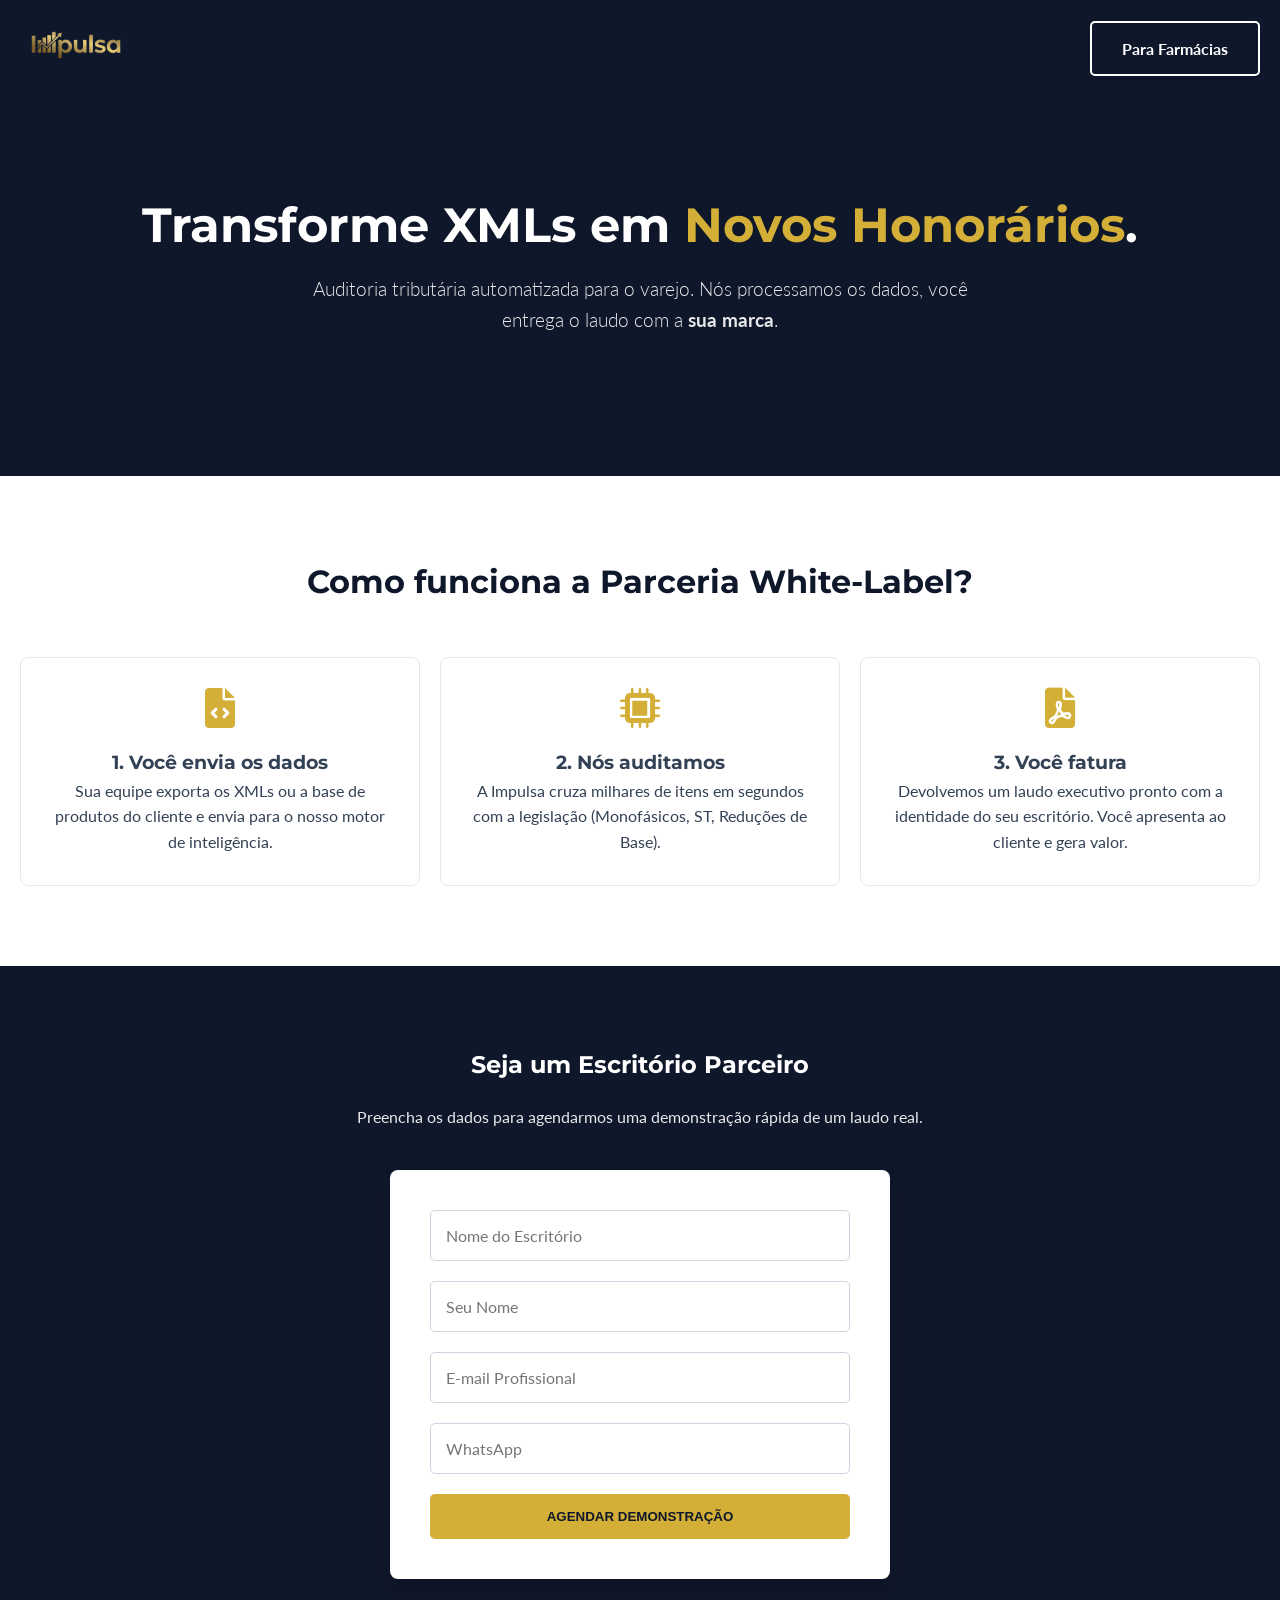
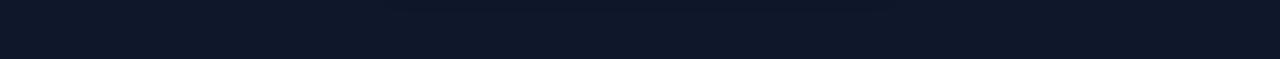
==== contadores.html @ ef24fcf4 "add paginas de contadores e diagnostico" ====
<!DOCTYPE html>
<html lang="pt-BR">
<head>
    <meta charset="UTF-8">
    <meta name="viewport" content="width=device-width, initial-scale=1.0">
    <title>Impulsa | Área para Contadores</title>
    <link href="https://cdnjs.cloudflare.com/ajax/libs/font-awesome/6.0.0/css/all.min.css" rel="stylesheet">
    <link href="https://fonts.googleapis.com/css2?family=Lato:wght@300;400;700&family=Montserrat:wght@700;800&display=swap" rel="stylesheet">
    <link rel="stylesheet" href="style.css">
</head>
<body>

    <nav>
        <div class="container nav-content" style="display: flex; justify-content: space-between; align-items: center; padding: 15px 20px;">
            <a href="index.html">
                <img src="Impulsa_logo.png" alt="Impulsa Farma" style="height: 60px; width: auto;">
            </a>
            <a href="index.html" class="btn-outline">Para Farmácias</a>
        </div>
    </nav>

    <header class="hero">
        <div class="container">
            <h1>Transforme XMLs em <span class="gold-text">Novos Honorários</span>.</h1>
            <p class="subtitle">Auditoria tributária automatizada para o varejo. Nós processamos os dados, você entrega o laudo com a <strong>sua marca</strong>.</p>
        </div>
    </header>

    <section class="section-white">
        <div class="container">
            <h2 class="section-title">Como funciona a Parceria White-Label?</h2>
            <div class="grid-3">
                <div class="card">
                    <i class="fa-solid fa-file-code icon-gold"></i>
                    <h3>1. Você envia os dados</h3>
                    <p>Sua equipe exporta os XMLs ou a base de produtos do cliente e envia para o nosso motor de inteligência.</p>
                </div>
                <div class="card">
                    <i class="fa-solid fa-microchip icon-gold"></i>
                    <h3>2. Nós auditamos</h3>
                    <p>A Impulsa cruza milhares de itens em segundos com a legislação (Monofásicos, ST, Reduções de Base).</p>
                </div>
                <div class="card">
                    <i class="fa-solid fa-file-pdf icon-gold"></i>
                    <h3>3. Você fatura</h3>
                    <p>Devolvemos um laudo executivo pronto com a identidade do seu escritório. Você apresenta ao cliente e gera valor.</p>
                </div>
            </div>
        </div>
    </section>

    <section class="section-blue" id="cadastro-contador">
        <div class="container about-text-centered">
            <h2 class="white-text" style="margin-bottom: 20px;">Seja um Escritório Parceiro</h2>
            <p class="white-text" style="margin-bottom: 40px; opacity: 0.9;">Preencha os dados para agendarmos uma demonstração rápida de um laudo real.</p>
            
            <div class="form-container">
                <form action="https://formsubmit.co/rafael@impulsafarma.com.br" method="POST" class="impulsa-form">
                    <input type="hidden" name="_subject" value="NOVO PARCEIRO - Escritório de Contabilidade">
                    <input type="hidden" name="_captcha" value="false">
                    <input type="hidden" name="_next" value="https://www.impulsafarma.com.br">
                    
                    <div class="input-group"><input type="text" name="Escritorio" placeholder="Nome do Escritório" required></div>
                    <div class="input-group"><input type="text" name="Nome" placeholder="Seu Nome" required></div>
                    <div class="input-group"><input type="email" name="Email" placeholder="E-mail Profissional" required></div>
                    <div class="input-group"><input type="tel" name="Telefone" placeholder="WhatsApp" required></div>
                    
                    <button type="submit" class="btn-primary" style="width: 100%; border: none; cursor: pointer;">Agendar Demonstração</button>
                </form>
            </div>
        </div>
    </section>

</body>
</html>
---- style.css ----
/* --- VARIAVEIS E RESET --- */
:root {
    --navy: #0f172a;
    --gold: #D4AF37;
    --gold-hover: #b5952f;
    --white: #ffffff;
    --light-gray: #f8fafc;
    --text: #334155;
}

* { margin: 0; padding: 0; box-sizing: border-box; }

html {
    scroll-behavior: smooth;
}

body {
    font-family: 'Lato', sans-serif;
    color: var(--text);
    line-height: 1.6;
}

h1, h2, h3 { font-family: 'Montserrat', sans-serif; font-weight: 700; }

.container {
    max-width: 1280px; 
    margin: 0 auto;
    padding: 0 20px;
}

/* --- CABEÇALHO E LOGO --- */
nav {
    background-color: var(--navy);
    padding: 0; 
    box-shadow: 0 4px 20px rgba(0,0,0,0.3);
    text-align: center;
}

.nav-content {
    display: flex;
    justify-content: center;
    align-items: center;
    width: 100%;
}

.logo { 
    height: 200px; 
    width: auto; 
    display: block;
    margin: -30px auto; 
    max-width: 100%; 
    max-height: none;
    object-fit: contain;
}

/* --- HERO SECTION --- */
.hero {
    background-color: var(--navy);
    color: var(--white);
    padding: 100px 0;
    text-align: center;
    background-image: linear-gradient(rgba(15, 23, 42, 0.9), rgba(15, 23, 42, 0.9)), url('https://images.unsplash.com/photo-1631549916768-4119b2e5f926?ixlib=rb-4.0.3&auto=format&fit=crop&w=1920&q=80');
    background-size: cover;
    background-position: center;
}

.hero h1 {
    font-size: 3rem;
    margin-bottom: 20px;
    line-height: 1.2;
}

.gold-text { color: var(--gold); }

.subtitle {
    font-size: 1.2rem;
    max-width: 700px;
    margin: 0 auto 40px auto;
    opacity: 0.9;
    font-weight: 300;
}

/* --- BOTÕES --- */
.btn-whatsapp {
    background-color: #25D366;
    color: white;
    padding: 10px 20px;
    border-radius: 5px;
    text-decoration: none;
    font-weight: 700;
    font-size: 0.9rem;
}

.btn-primary {
    background-color: var(--gold);
    color: var(--navy);
    padding: 15px 30px;
    border-radius: 5px;
    text-decoration: none;
    font-weight: 800;
    text-transform: uppercase;
    transition: 0.3s;
}

.btn-primary:hover { background-color: var(--gold-hover); }

.btn-outline {
    border: 2px solid var(--white);
    color: var(--white);
    padding: 13px 30px;
    border-radius: 5px;
    text-decoration: none;
    font-weight: 700;
    margin-left: 15px;
    transition: 0.3s;
}

.btn-outline:hover { background: var(--white); color: var(--navy); }

.whatsapp-float {
    position: fixed;
    width: 60px;
    height: 60px;
    bottom: 40px;
    right: 40px;
    background-color: #25d366;
    color: #FFF;
    border-radius: 50px;
    text-align: center;
    font-size: 30px;
    box-shadow: 2px 2px 3px #999;
    z-index: 1000;
    display: flex;
    align-items: center;
    justify-content: center;
    transition: 0.3s;
    text-decoration: none;
}

.whatsapp-float:hover {
    background-color: #1ebe57;
    transform: scale(1.1);
}

/* --- SEÇÕES E GRIDS --- */
.section-white { padding: 80px 0; background: var(--white); }
.section-blue { padding: 80px 0; background: var(--navy); color: var(--white); }

.section-title {
    text-align: center;
    font-size: 2rem;
    margin-bottom: 50px;
    color: var(--navy);
}

.white-text { color: var(--white); }

/* GRID SYSTEM */
.grid-3 {
    display: grid;
    gap: 20px;
    grid-template-columns: 1fr; /* Mobile: 1 coluna */
}

@media (min-width: 1024px) { 
    .grid-3 {
        grid-template-columns: repeat(3, 1fr); /* Desktop: 3 colunas forçadas */
    }
}

/* --- CARDS (DORES & PRODUTOS) --- */
.card {
    text-align: center;
    padding: 30px;
    border: 1px solid #e2e8f0;
    border-radius: 8px;
    transition: 0.3s;
}

.card:hover { transform: translateY(-5px); box-shadow: 0 10px 20px rgba(0,0,0,0.05); }

.icon-gold {
    font-size: 2.5rem;
    color: var(--gold);
    margin-bottom: 20px;
}

/* Estilo dos Cards de Jornada */
.product-card {
    background: rgba(255,255,255,0.05);
    padding: 30px 20px; 
    border: 1px solid rgba(255,255,255,0.1);
    border-radius: 8px;
    position: relative;
}

.product-card.featured {
    border: 1px solid var(--gold);
    background: rgba(212, 175, 55, 0.1);
}

.product-card h3 { color: var(--gold); margin-bottom: 15px; font-size: 1.4rem; }

.step {
    font-size: 3rem;
    font-weight: 800;
    color: rgba(255,255,255,0.1);
    position: absolute;
    top: 20px;
    right: 20px;
}

.card-quote {
    color: var(--gold);
    font-style: italic;
    font-size: 1.1rem;
    margin-bottom: 25px;
    border-left: 3px solid var(--gold);
    padding-left: 15px;
}

.feature-list {
    list-style: none;
    text-align: left;
    margin-bottom: 30px;
}

.feature-list li {
    display: flex;
    gap: 15px;
    margin-bottom: 15px;
    color: rgba(255,255,255,0.8);
    font-size: 0.9rem;
}

.feature-list strong { color: var(--white); }

.card-footer {
    background: rgba(255,255,255,0.1);
    padding: 15px;
    border-radius: 5px;
    font-size: 0.9rem;
    color: var(--white);
    text-align: center;
    border: 1px dashed rgba(255,255,255,0.3);
}

/* --- RODAPÉ --- */
footer {
    background-color: #020617; 
    color: rgba(255,255,255,0.6);
    padding: 60px 0 20px 0;
}

.footer-content {
    display: flex;
    justify-content: space-between;
    align-items: center;
    margin-bottom: 40px;
    border-bottom: 1px solid rgba(255,255,255,0.1);
    padding-bottom: 40px;
}

.footer-logo img {
    height: 100px !important;
    width: auto;
    margin-bottom: 15px;
}

.footer-contact p {
    color: var(--gold); 
    font-size: 1.1rem;
    margin-bottom: 5px;
}

.footer-contact strong {
    color: var(--gold);
    font-weight: 800;
    text-transform: uppercase;
    letter-spacing: 1px;
}

.copy { text-align: center; font-size: 0.8rem; }

/* --- RESPONSIVIDADE (MOBILE) --- */
@media (max-width: 768px) {
    .logo {
        height: auto; 
        width: 90%;
        max-width: 400px;
        margin: 0 auto;
    }

    nav { padding: 30px 0; min-height: auto; }

    .hero h1 { font-size: 2rem; }
    .nav-content { flex-direction: column; gap: 15px; }
    
    .footer-content { 
        flex-direction: column; 
        text-align: center; 
        gap: 30px; 
    }
    
    .cta-group { display: flex; flex-direction: column; gap: 15px; }
    .btn-outline { margin-left: 0; }

    .whatsapp-float {
        width: 50px;
        height: 50px;
        bottom: 20px;
        right: 20px;
        font-size: 25px;
    }

    /* Ajuste para o sobre não centralizar tudo forçadamente no mobile se não quiser */
    .section-title { text-align: center !important; }
}

/* --- SEÇÃO SOBRE (CENTRALIZADA/SEM FOTO) --- */

.about-text-centered {
    max-width: 800px; 
    margin: 0 auto;   
    text-align: center; 
}

.quote-box {
    background-color: var(--navy);
    color: var(--gold);
    padding: 30px;
    border-radius: 8px;
    font-weight: 700;
    font-size: 1.3rem;
    text-align: center;
    border-top: 5px solid var(--gold);
    border-left: none; 
    box-shadow: 0 10px 20px rgba(0,0,0,0.1);
    margin-top: 40px;
}

/* --- BOTÃO FINAL (CTA) CORREÇÃO MOBILE --- */

.btn-cta-final {
    font-size: 1.2rem;
    padding: 20px 40px;
    display: inline-block; 
}

@media (max-width: 768px) {
    .btn-cta-final {
        font-size: 1rem;      
        padding: 15px 20px;   
        width: 100%;          
        max-width: 350px;     
        display: block;       
        margin: 0 auto;       
    }

    .quote-box {
        font-size: 1.1rem;    
        padding: 20px;
    }
}

/* --- FORMULÁRIOS --- */
.form-container {
    background: var(--white);
    padding: 40px;
    border-radius: 8px;
    max-width: 500px;
    margin: 0 auto;
    box-shadow: 0 10px 25px rgba(0,0,0,0.2);
}
.input-group { margin-bottom: 20px; }
.input-group input {
    width: 100%;
    padding: 15px;
    border: 1px solid #cbd5e1;
    border-radius: 5px;
    font-family: 'Lato', sans-serif;
    font-size: 1rem;
    color: var(--navy);
}
.input-group input:focus {
    outline: none;
    border-color: var(--gold);
    box-shadow: 0 0 0 2px rgba(212, 175, 55, 0.3);
}
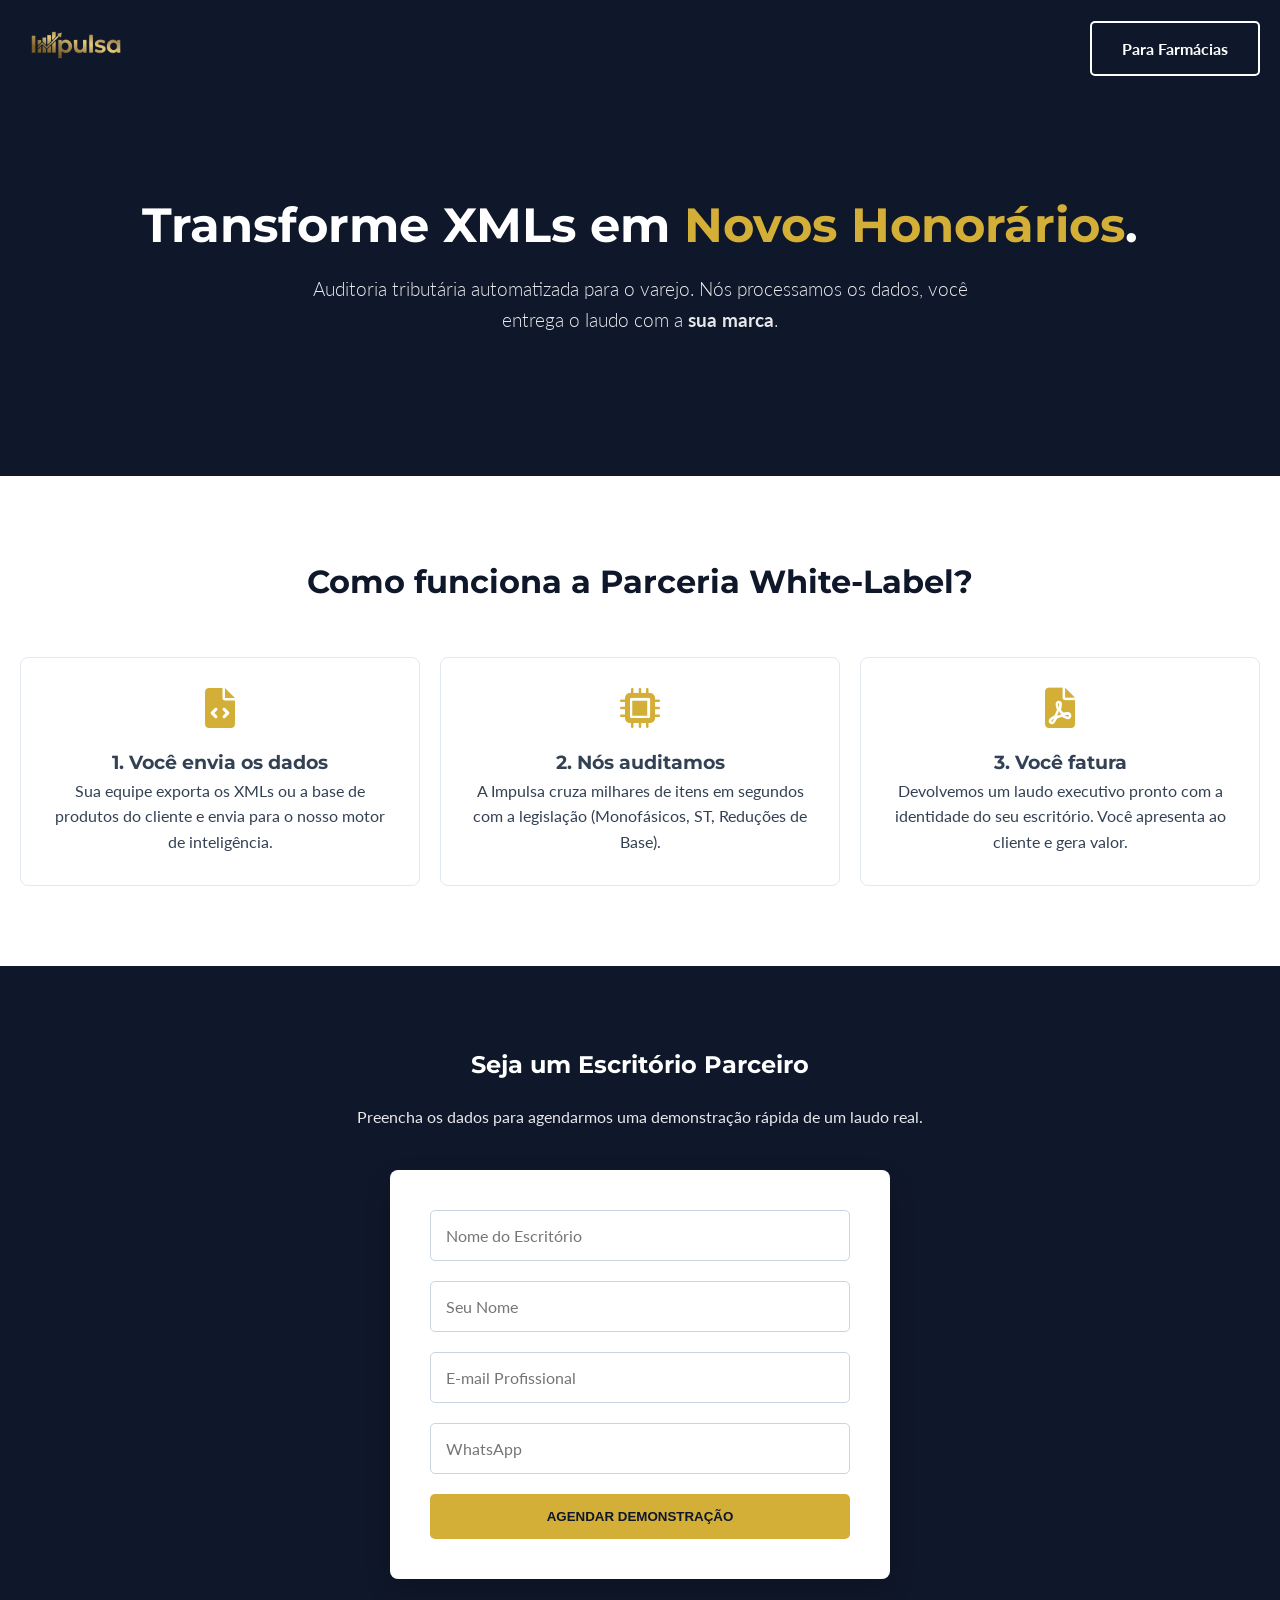
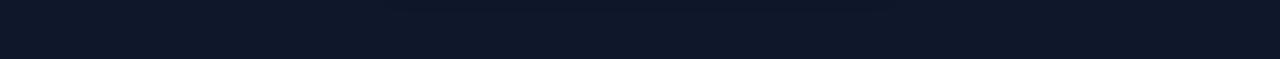
==== commit 4b3a62f1: "funda pagina contadores" ====
--- a/contadores.html
+++ b/contadores.html
@@ -19,7 +19,7 @@
         </div>
     </nav>
 
-    <header class="hero">
+    <header class="hero hero-contadores">
         <div class="container">
             <h1>Transforme XMLs em <span class="gold-text">Novos Honorários</span>.</h1>
             <p class="subtitle">Auditoria tributária automatizada para o varejo. Nós processamos os dados, você entrega o laudo com a <strong>sua marca</strong>.</p>
--- a/style.css
+++ b/style.css
@@ -68,6 +68,14 @@
     font-size: 3rem;
     margin-bottom: 20px;
     line-height: 1.2;
+}
+
+/* --- FUNDO EXCLUSIVO PÁGINA CONTADORES --- */
+.hero-contadores {
+    background-image: linear-gradient(rgba(15, 23, 42, 0.85), rgba(15, 23, 42, 0.90)), url('https://images.unsplash.com/photo-1554224155-8d04cb21cd6c?q=80&w=1920&auto=format&fit=crop');
+    background-size: cover;
+    background-position: center;
+    background-attachment: fixed; /* Cria aquele efeito elegante de paralaxe ao rolar a página */
 }
 
 .gold-text { color: var(--gold); }
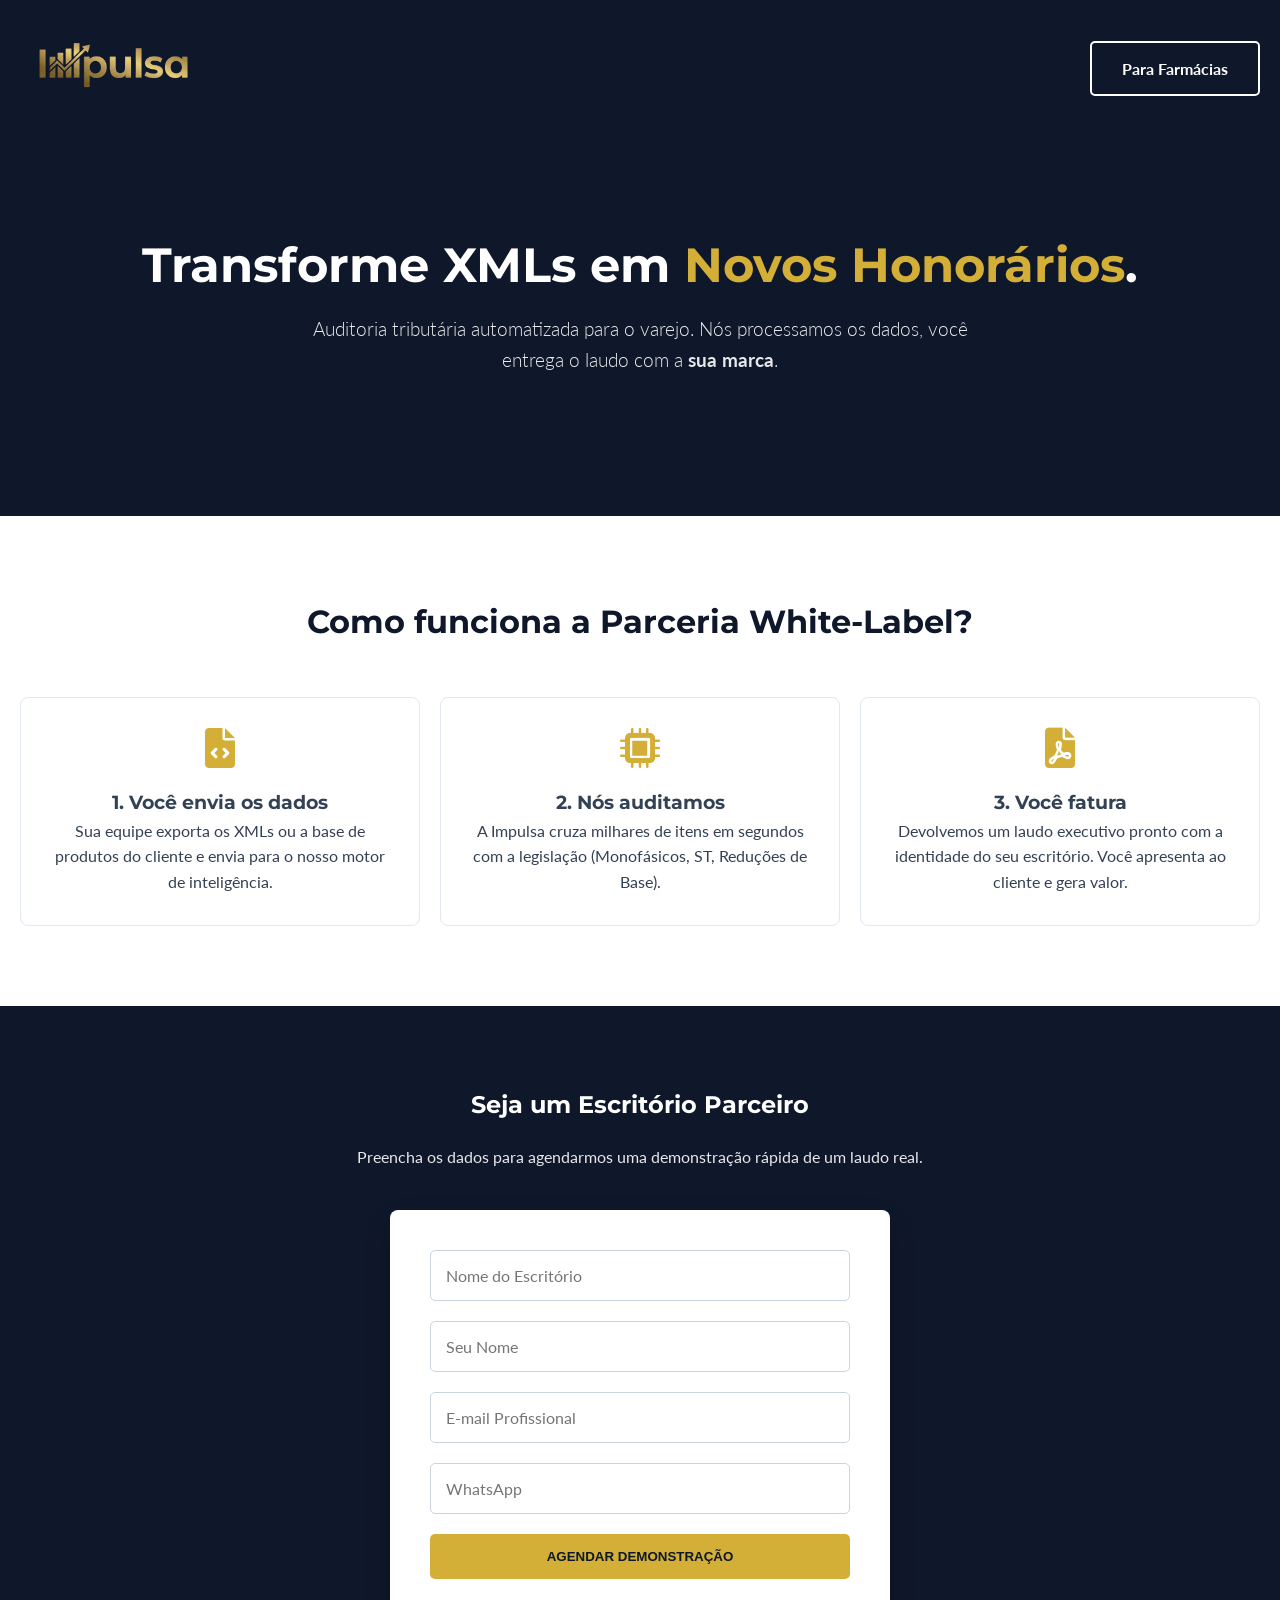
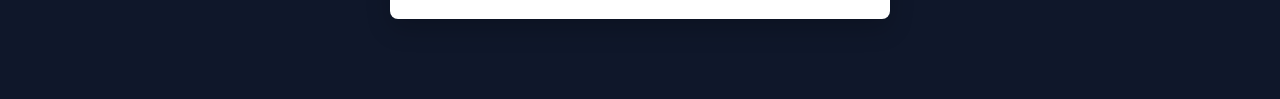
==== commit 8f57a05c: "tamanho do logo aumentado" ====
--- a/contadores.html
+++ b/contadores.html
@@ -13,7 +13,7 @@
     <nav>
         <div class="container nav-content" style="display: flex; justify-content: space-between; align-items: center; padding: 15px 20px;">
             <a href="index.html">
-                <img src="Impulsa_logo.png" alt="Impulsa Farma" style="height: 60px; width: auto;">
+                <img src="Impulsa_logo.png" alt="Impulsa Farma" style="height: 100px; width: auto;">
             </a>
             <a href="index.html" class="btn-outline">Para Farmácias</a>
         </div>
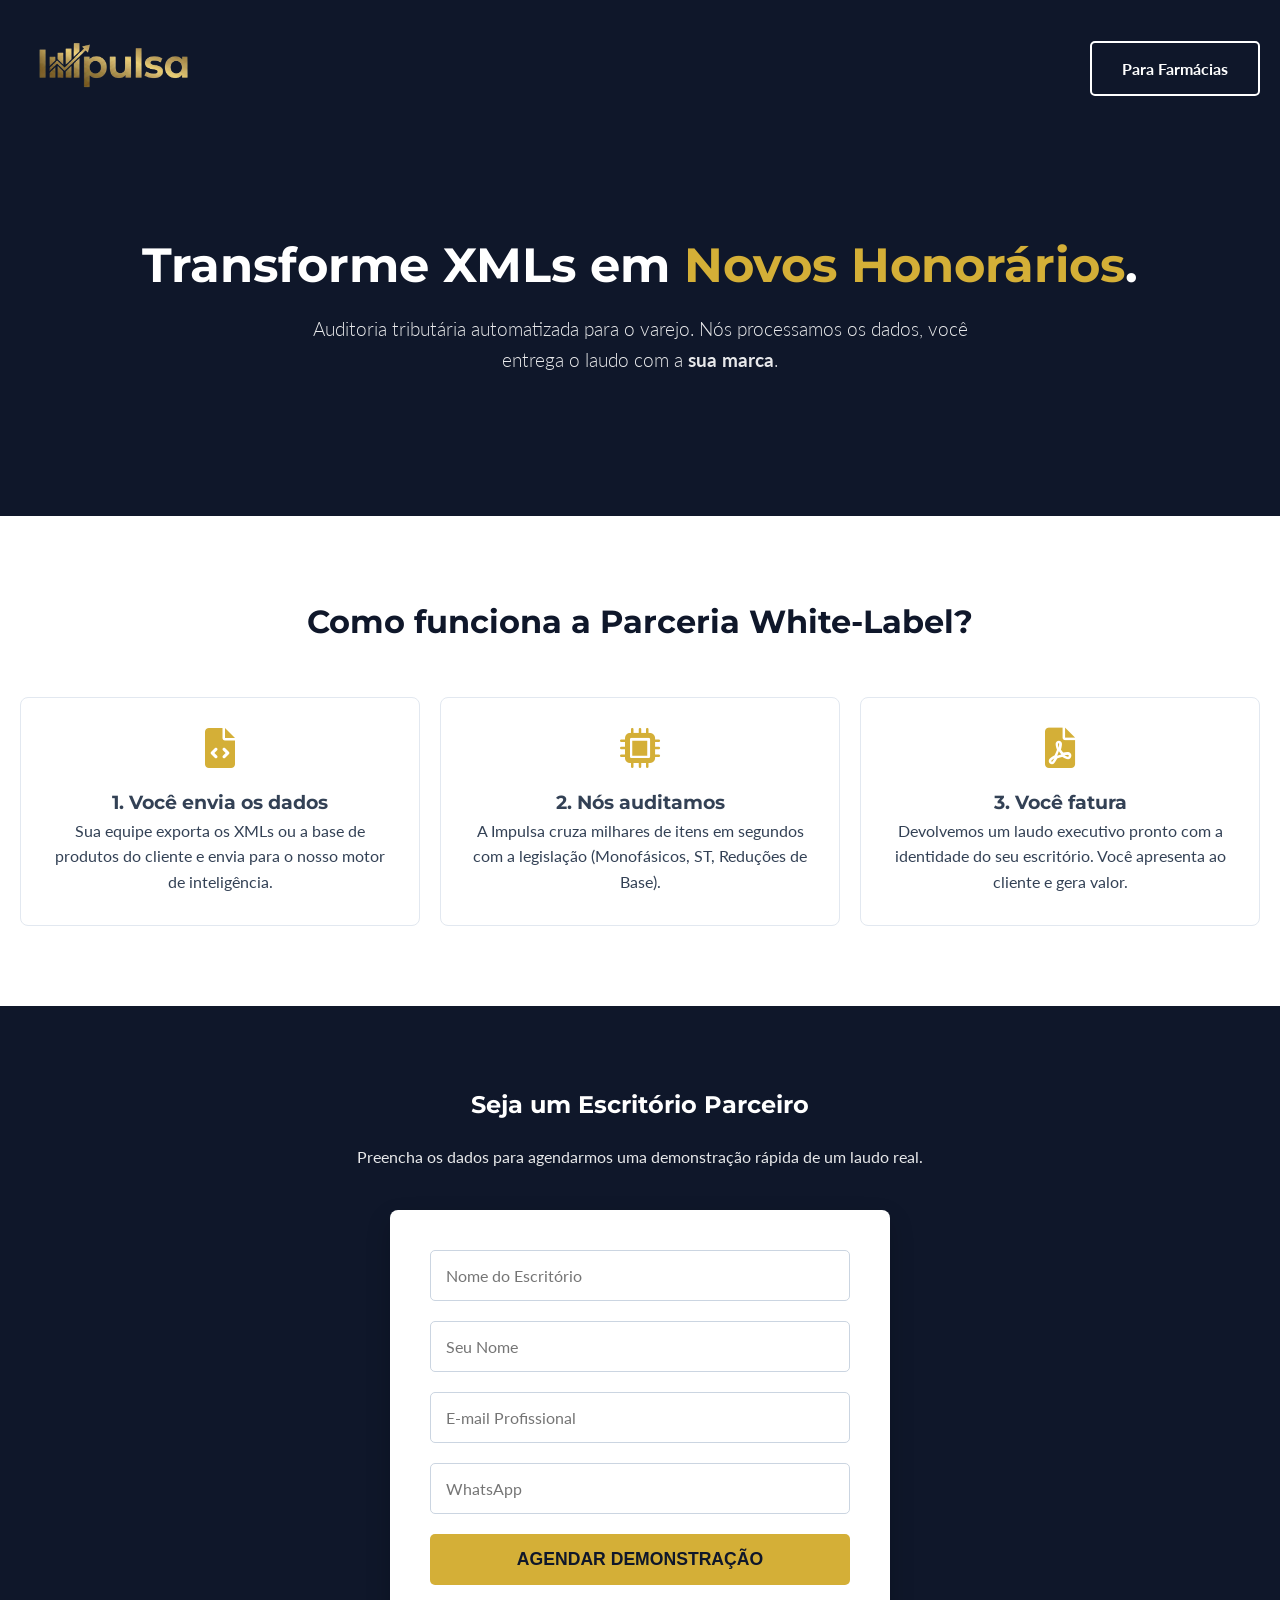
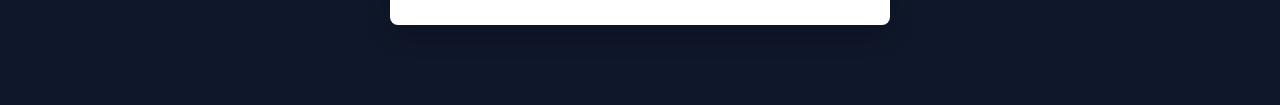
==== commit 4df2e825: "removendo tela do formespree apos envio de formularios" ====
--- a/contadores.html
+++ b/contadores.html
@@ -55,21 +55,56 @@
             <p class="white-text" style="margin-bottom: 40px; opacity: 0.9;">Preencha os dados para agendarmos uma demonstração rápida de um laudo real.</p>
             
             <div class="form-container">
-                <form action="https://formsubmit.co/rafael@impulsafarma.com.br" method="POST" class="impulsa-form">
-                    <input type="hidden" name="_subject" value="NOVO PARCEIRO - Escritório de Contabilidade">
-                    <input type="hidden" name="_captcha" value="false">
-                    <input type="hidden" name="_next" value="https://www.impulsafarma.com.br">
-                    
+                <form id="form-contadores" action="https://formspree.io/f/xwvwrwvz" method="POST" class="impulsa-form">
                     <div class="input-group"><input type="text" name="Escritorio" placeholder="Nome do Escritório" required></div>
                     <div class="input-group"><input type="text" name="Nome" placeholder="Seu Nome" required></div>
                     <div class="input-group"><input type="email" name="Email" placeholder="E-mail Profissional" required></div>
                     <div class="input-group"><input type="tel" name="Telefone" placeholder="WhatsApp" required></div>
-                    
-                    <button type="submit" class="btn-primary" style="width: 100%; border: none; cursor: pointer;">Agendar Demonstração</button>
+    
+                    <button type="submit" id="btn-submit" class="btn-primary" style="width: 100%; border: none; cursor: pointer; padding: 15px; font-size: 1.1rem;">Agendar Demonstração</button>
                 </form>
             </div>
         </div>
     </section>
 
+    <script>
+        var form = document.getElementById("form-contadores");
+        
+        form.addEventListener("submit", async function(event) {
+            event.preventDefault(); 
+            
+            var data = new FormData(form);
+            var button = document.getElementById("btn-submit");
+            
+            button.innerHTML = "Enviando..."; 
+            button.style.opacity = "0.7";
+            button.disabled = true;
+
+            try {
+                const response = await fetch(form.action, {
+                    method: form.method,
+                    body: data,
+                    headers: {
+                        'Accept': 'application/json'
+                    }
+                });
+                
+                if (response.ok) {
+                    window.location.href = "index.html";
+                } else {
+                    alert("Ocorreu um erro ao enviar. Tente novamente.");
+                    button.innerHTML = "Agendar Demonstração";
+                    button.style.opacity = "1";
+                    button.disabled = false;
+                }
+            } catch (error) {
+                alert("Erro de conexão. Tente novamente.");
+                button.innerHTML = "Agendar Demonstração";
+                button.style.opacity = "1";
+                button.disabled = false;
+            }
+        });
+    </script>
+
 </body>
 </html>
